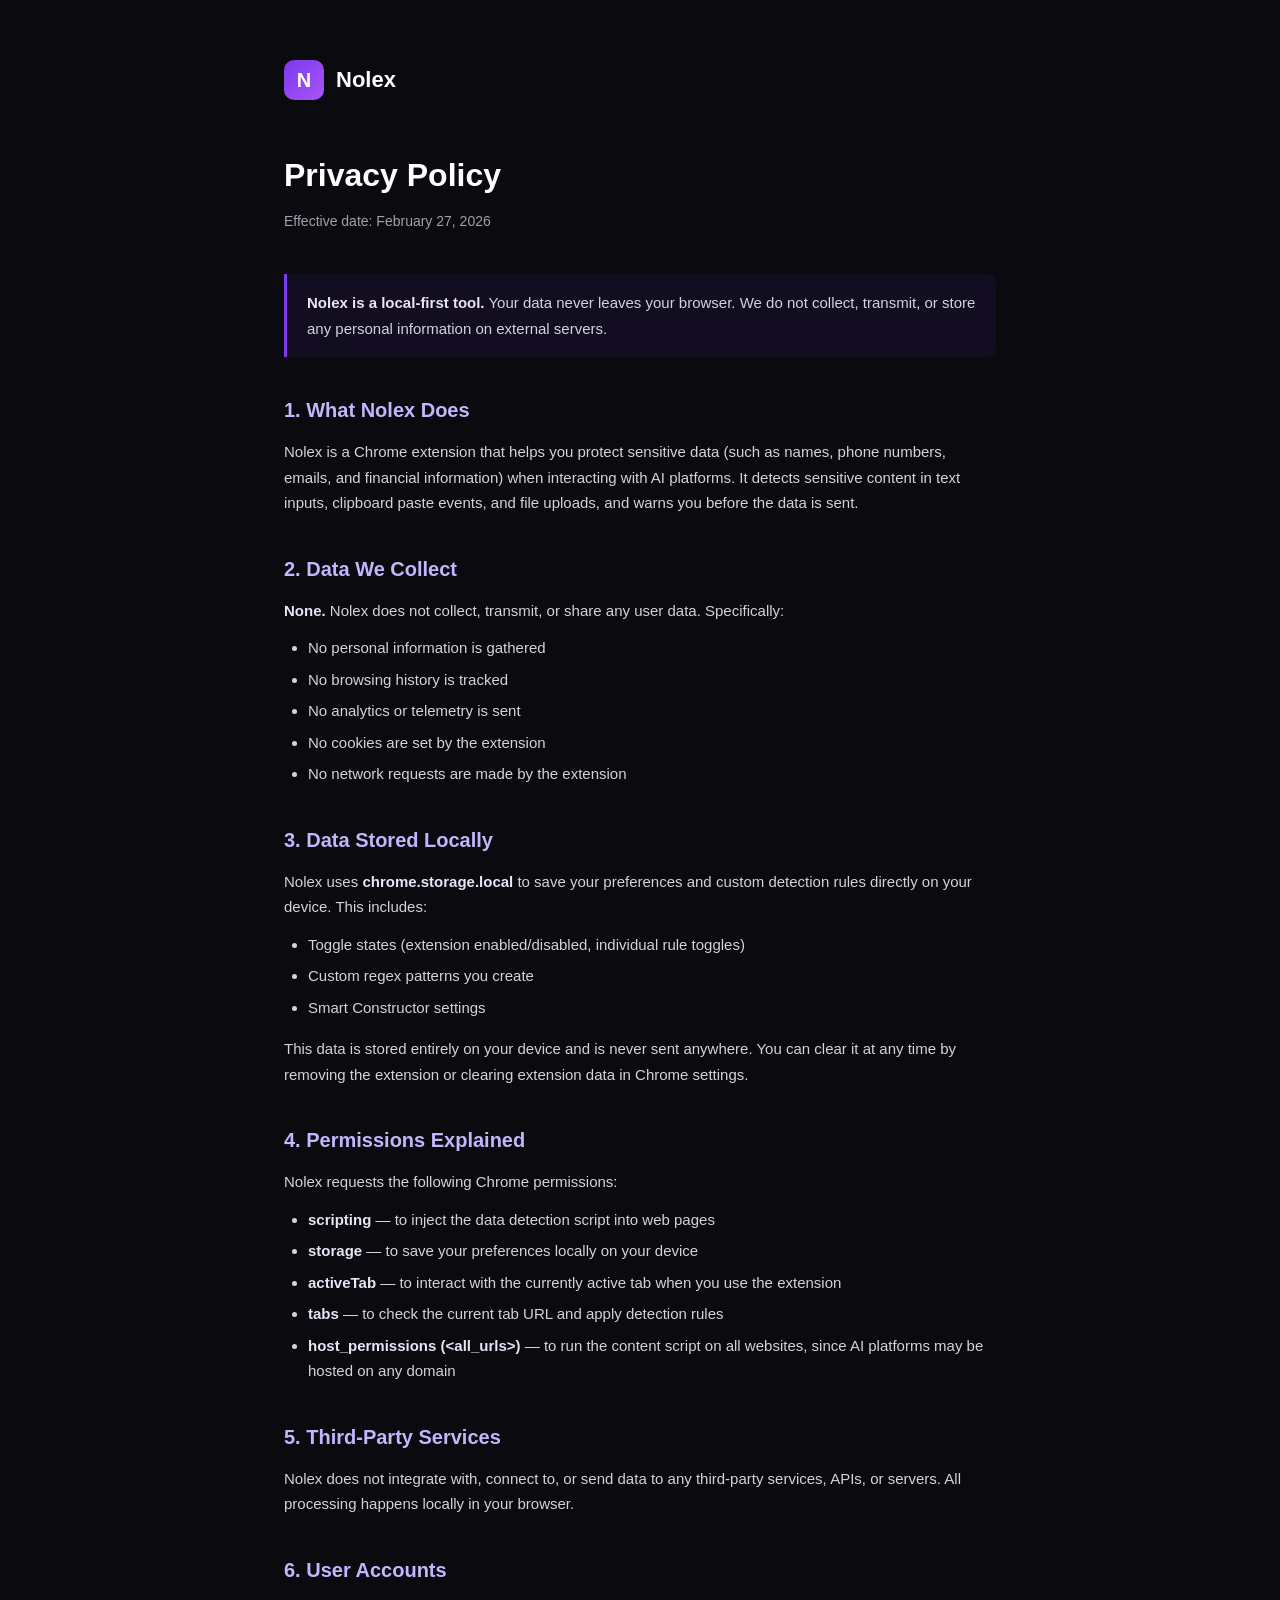
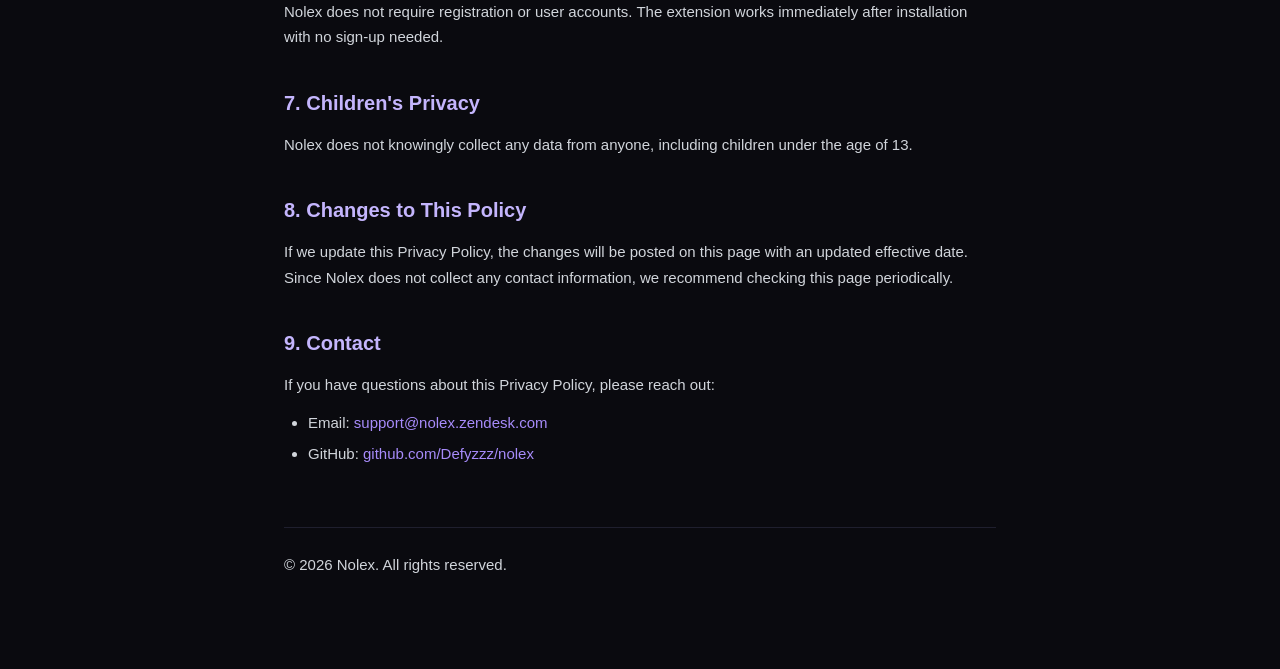
==== docs/privacy-policy.html @ 40060c64 "Add Privacy Policy and CWS listing descriptions Privacy Policy page (docs/) for GitHub Pages deploym" ====
<!DOCTYPE html>
<html lang="en">
<head>
    <meta charset="UTF-8">
    <meta name="viewport" content="width=device-width, initial-scale=1.0">
    <title>Nolex — Privacy Policy</title>
    <style>
        * {
            margin: 0;
            padding: 0;
            box-sizing: border-box;
        }

        body {
            font-family: -apple-system, BlinkMacSystemFont, 'Segoe UI', Roboto, Oxygen, sans-serif;
            background: #0a0a0f;
            color: #e0e0e6;
            line-height: 1.7;
            min-height: 100vh;
        }

        .container {
            max-width: 760px;
            margin: 0 auto;
            padding: 60px 24px 80px;
        }

        .logo {
            display: flex;
            align-items: center;
            gap: 12px;
            margin-bottom: 48px;
        }

        .logo-icon {
            width: 40px;
            height: 40px;
            background: linear-gradient(135deg, #7c3aed, #a855f7);
            border-radius: 10px;
            display: flex;
            align-items: center;
            justify-content: center;
            font-size: 20px;
            font-weight: 700;
            color: #fff;
        }

        .logo-text {
            font-size: 22px;
            font-weight: 700;
            color: #fff;
        }

        h1 {
            font-size: 32px;
            font-weight: 700;
            color: #fff;
            margin-bottom: 8px;
        }

        .effective-date {
            color: #9ca3af;
            font-size: 14px;
            margin-bottom: 40px;
        }

        h2 {
            font-size: 20px;
            font-weight: 600;
            color: #c4b5fd;
            margin-top: 36px;
            margin-bottom: 12px;
        }

        p, li {
            color: #d1d5db;
            font-size: 15px;
            margin-bottom: 12px;
        }

        ul {
            padding-left: 24px;
            margin-bottom: 16px;
        }

        li {
            margin-bottom: 6px;
        }

        strong {
            color: #e9e5f5;
        }

        a {
            color: #a78bfa;
            text-decoration: none;
        }

        a:hover {
            text-decoration: underline;
        }

        .highlight-box {
            background: rgba(124, 58, 237, 0.08);
            border-left: 3px solid #7c3aed;
            padding: 16px 20px;
            border-radius: 0 8px 8px 0;
            margin: 20px 0;
        }

        .highlight-box p {
            margin-bottom: 0;
        }

        .footer {
            margin-top: 60px;
            padding-top: 24px;
            border-top: 1px solid #1f1f2e;
            color: #6b7280;
            font-size: 13px;
        }
    </style>
</head>
<body>
    <div class="container">
        <div class="logo">
            <div class="logo-icon">N</div>
            <div class="logo-text">Nolex</div>
        </div>

        <h1>Privacy Policy</h1>
        <p class="effective-date">Effective date: February 27, 2026</p>

        <div class="highlight-box">
            <p><strong>Nolex is a local-first tool.</strong> Your data never leaves your browser. We do not collect, transmit, or store any personal information on external servers.</p>
        </div>

        <h2>1. What Nolex Does</h2>
        <p>Nolex is a Chrome extension that helps you protect sensitive data (such as names, phone numbers, emails, and financial information) when interacting with AI platforms. It detects sensitive content in text inputs, clipboard paste events, and file uploads, and warns you before the data is sent.</p>

        <h2>2. Data We Collect</h2>
        <p><strong>None.</strong> Nolex does not collect, transmit, or share any user data. Specifically:</p>
        <ul>
            <li>No personal information is gathered</li>
            <li>No browsing history is tracked</li>
            <li>No analytics or telemetry is sent</li>
            <li>No cookies are set by the extension</li>
            <li>No network requests are made by the extension</li>
        </ul>

        <h2>3. Data Stored Locally</h2>
        <p>Nolex uses <strong>chrome.storage.local</strong> to save your preferences and custom detection rules directly on your device. This includes:</p>
        <ul>
            <li>Toggle states (extension enabled/disabled, individual rule toggles)</li>
            <li>Custom regex patterns you create</li>
            <li>Smart Constructor settings</li>
        </ul>
        <p>This data is stored entirely on your device and is never sent anywhere. You can clear it at any time by removing the extension or clearing extension data in Chrome settings.</p>

        <h2>4. Permissions Explained</h2>
        <p>Nolex requests the following Chrome permissions:</p>
        <ul>
            <li><strong>scripting</strong> — to inject the data detection script into web pages</li>
            <li><strong>storage</strong> — to save your preferences locally on your device</li>
            <li><strong>activeTab</strong> — to interact with the currently active tab when you use the extension</li>
            <li><strong>tabs</strong> — to check the current tab URL and apply detection rules</li>
            <li><strong>host_permissions (&lt;all_urls&gt;)</strong> — to run the content script on all websites, since AI platforms may be hosted on any domain</li>
        </ul>

        <h2>5. Third-Party Services</h2>
        <p>Nolex does not integrate with, connect to, or send data to any third-party services, APIs, or servers. All processing happens locally in your browser.</p>

        <h2>6. User Accounts</h2>
        <p>Nolex does not require registration or user accounts. The extension works immediately after installation with no sign-up needed.</p>

        <h2>7. Children's Privacy</h2>
        <p>Nolex does not knowingly collect any data from anyone, including children under the age of 13.</p>

        <h2>8. Changes to This Policy</h2>
        <p>If we update this Privacy Policy, the changes will be posted on this page with an updated effective date. Since Nolex does not collect any contact information, we recommend checking this page periodically.</p>

        <h2>9. Contact</h2>
        <p>If you have questions about this Privacy Policy, please reach out:</p>
        <ul>
            <li>Email: <a href="mailto:support@nolex.zendesk.com">support@nolex.zendesk.com</a></li>
            <li>GitHub: <a href="https://github.com/Defyzzz/nolex">github.com/Defyzzz/nolex</a></li>
        </ul>

        <div class="footer">
            <p>&copy; 2026 Nolex. All rights reserved.</p>
        </div>
    </div>
</body>
</html>
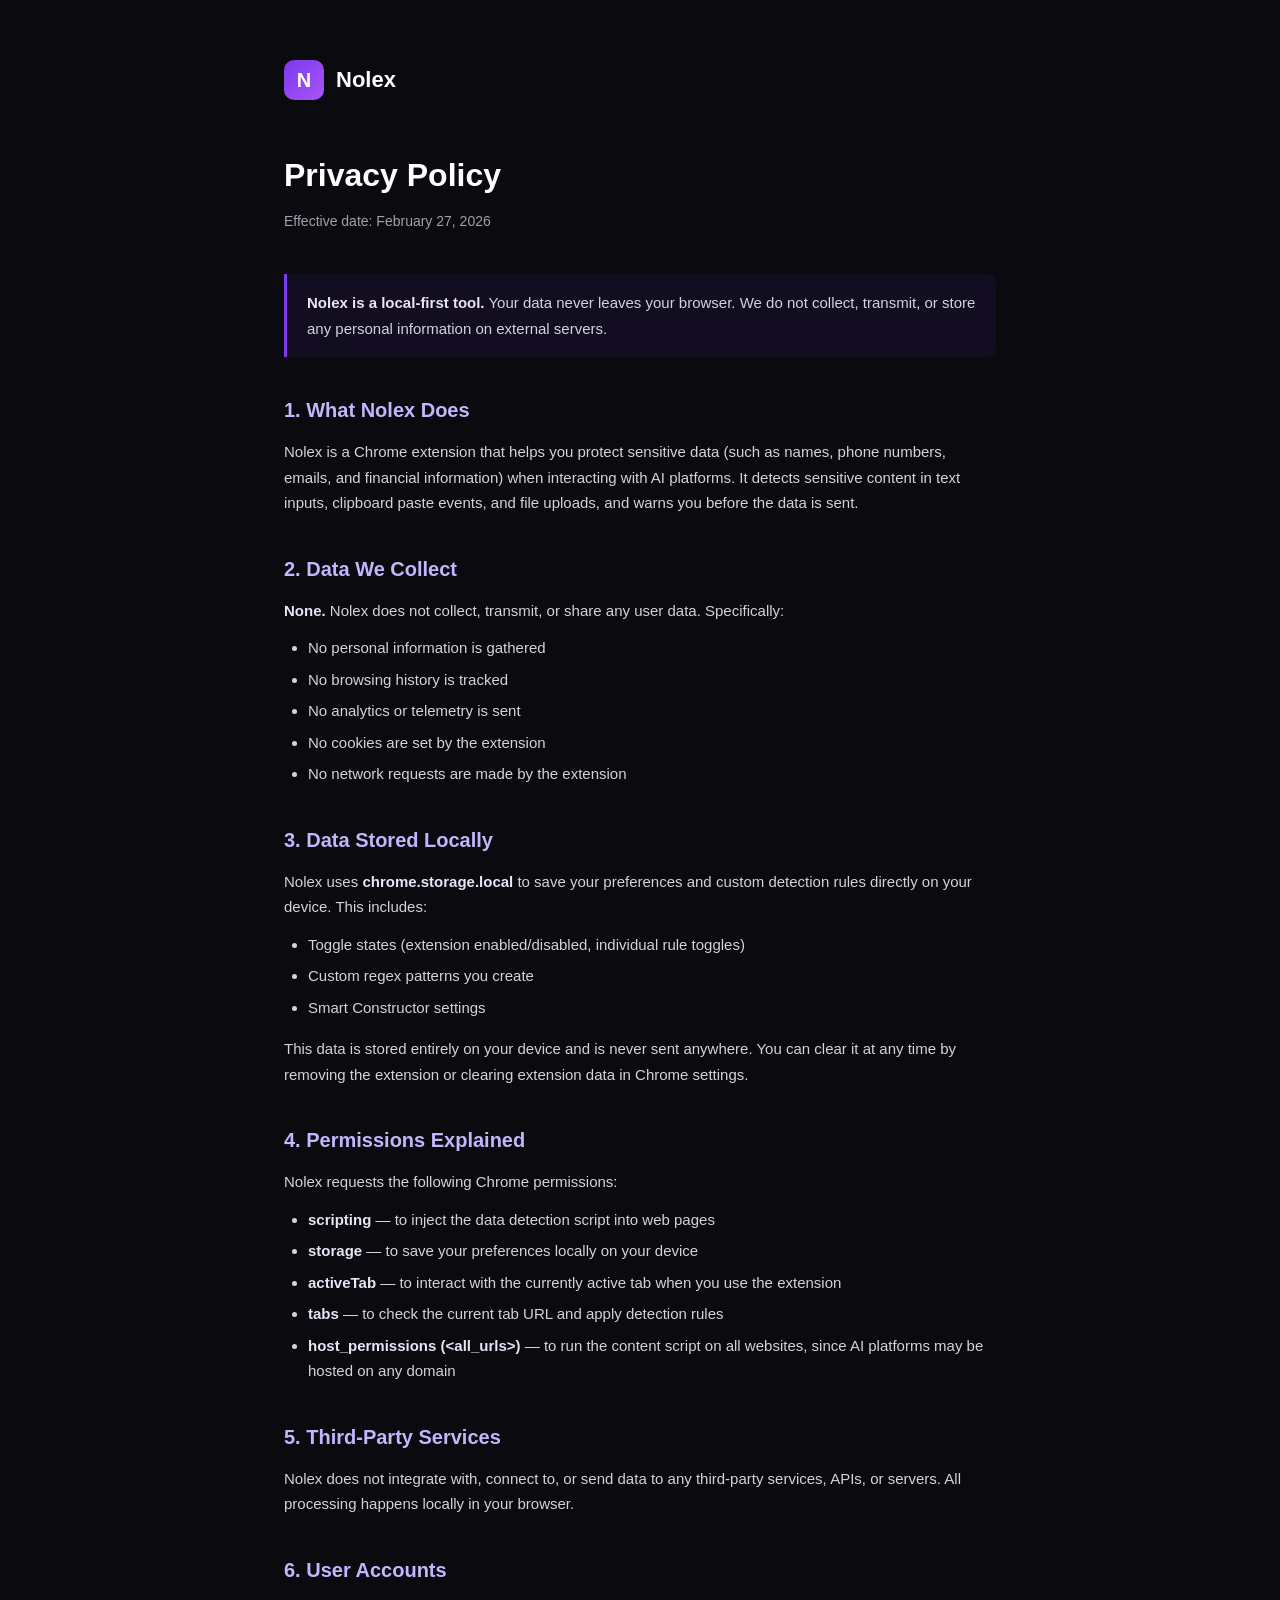
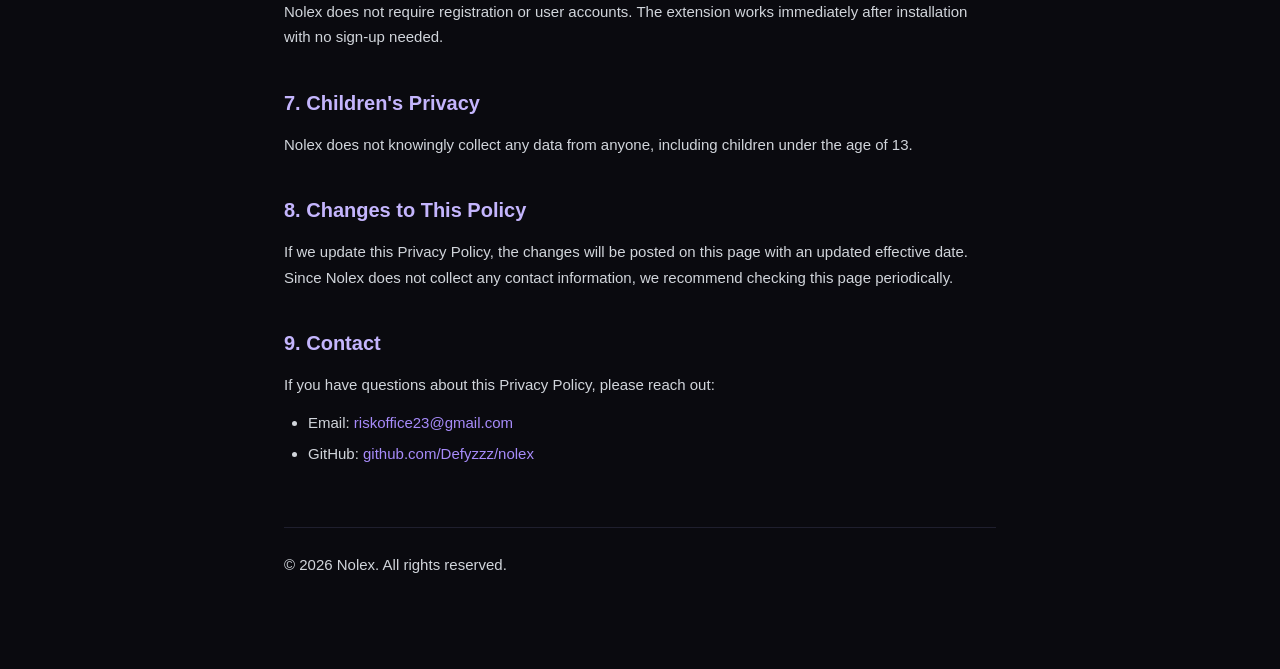
==== commit aa405ce1: "Update support email to riskoffice23@gmail.com Co-Authored-By: Claude Opus 4.6 <noreply@anthropic.co" ====
--- a/docs/privacy-policy.html
+++ b/docs/privacy-policy.html
@@ -182,7 +182,7 @@
         <h2>9. Contact</h2>
         <p>If you have questions about this Privacy Policy, please reach out:</p>
         <ul>
-            <li>Email: <a href="mailto:support@nolex.zendesk.com">support@nolex.zendesk.com</a></li>
+            <li>Email: <a href="mailto:riskoffice23@gmail.com">riskoffice23@gmail.com</a></li>
             <li>GitHub: <a href="https://github.com/Defyzzz/nolex">github.com/Defyzzz/nolex</a></li>
         </ul>
 
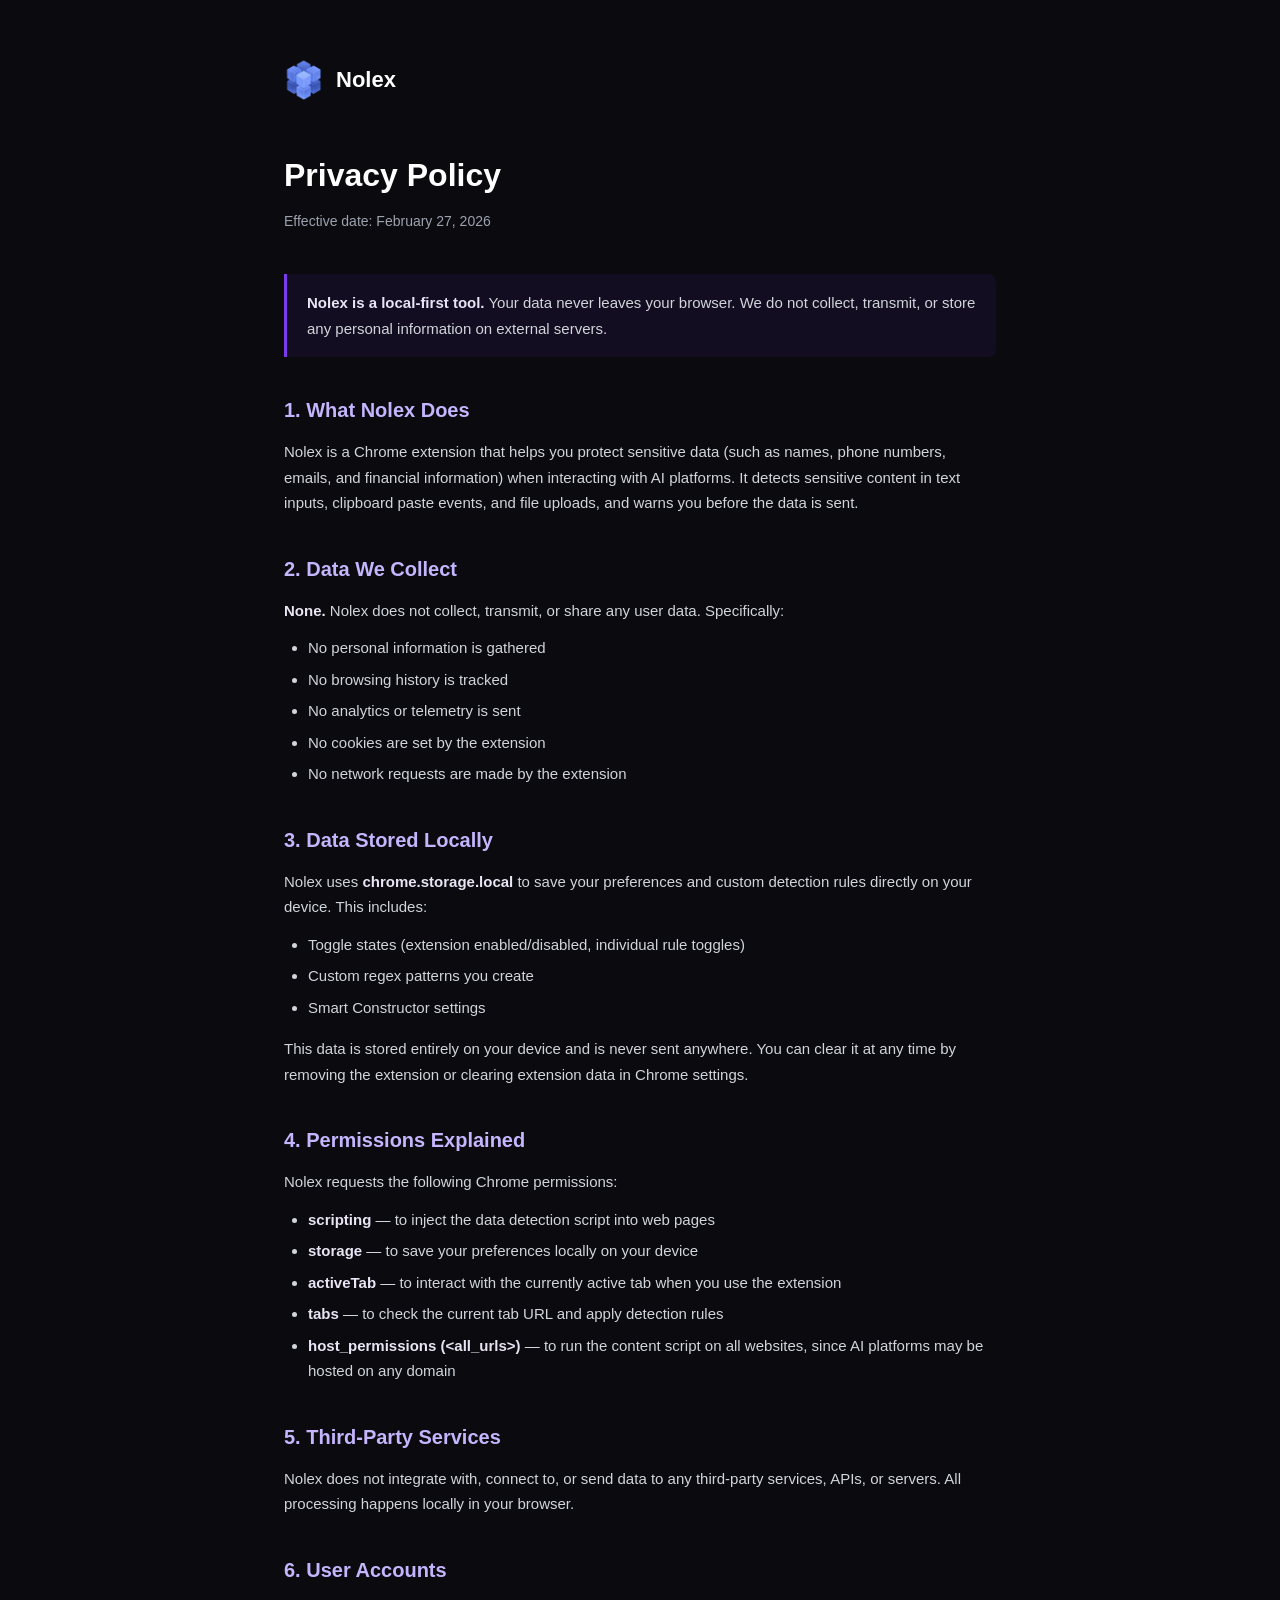
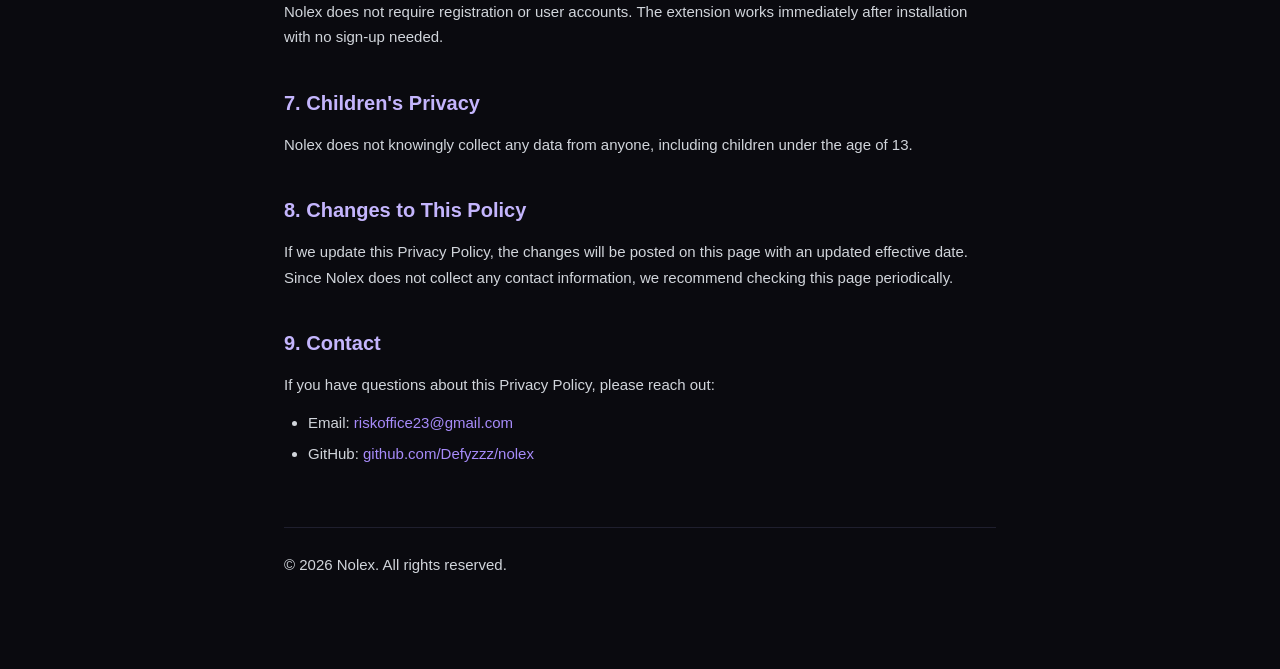
==== commit ffd59960: "Replace placeholder logo with brand icon on Privacy Policy page Co-Authored-By: Claude Opus 4.6 <nor" ====
--- a/docs/privacy-policy.html
+++ b/docs/privacy-policy.html
@@ -35,14 +35,7 @@
         .logo-icon {
             width: 40px;
             height: 40px;
-            background: linear-gradient(135deg, #7c3aed, #a855f7);
             border-radius: 10px;
-            display: flex;
-            align-items: center;
-            justify-content: center;
-            font-size: 20px;
-            font-weight: 700;
-            color: #fff;
         }
 
         .logo-text {
@@ -124,7 +117,7 @@
 <body>
     <div class="container">
         <div class="logo">
-            <div class="logo-icon">N</div>
+            <img class="logo-icon" src="icon128.png" alt="Nolex">
             <div class="logo-text">Nolex</div>
         </div>
 
